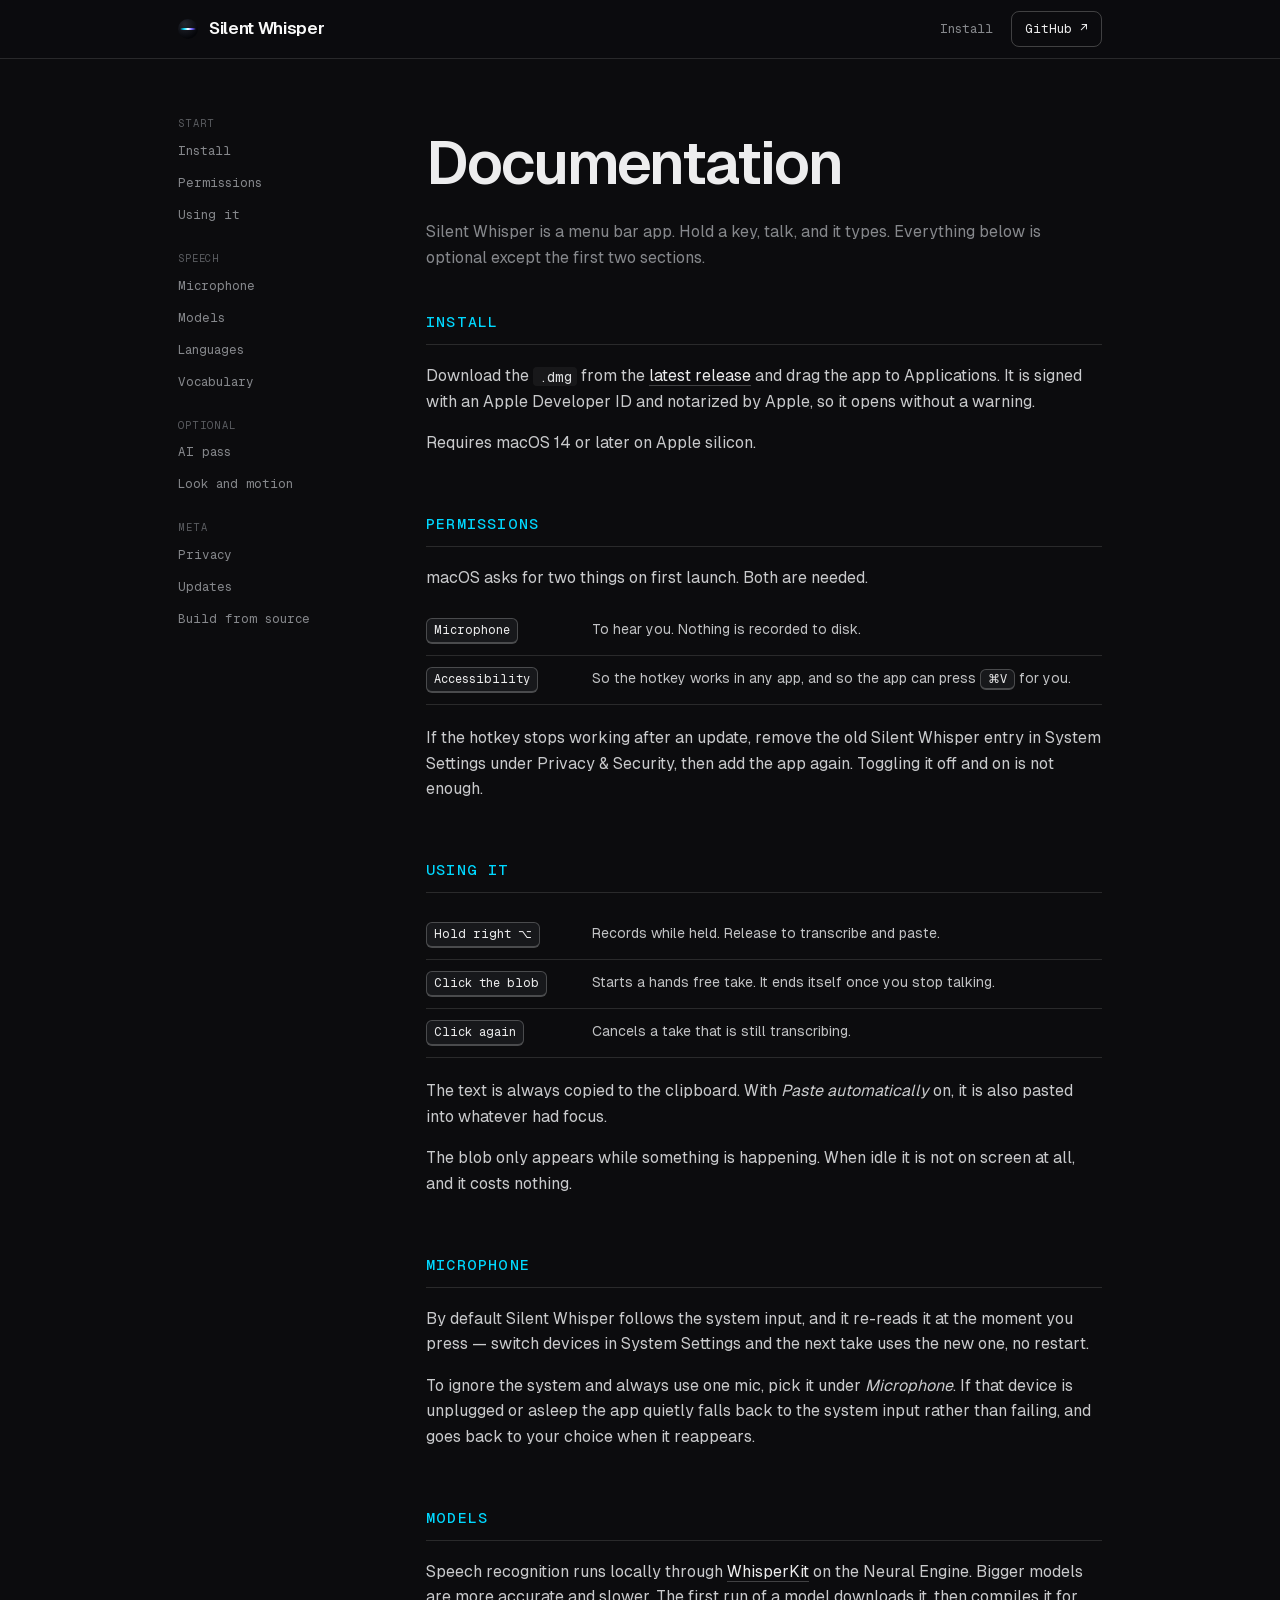
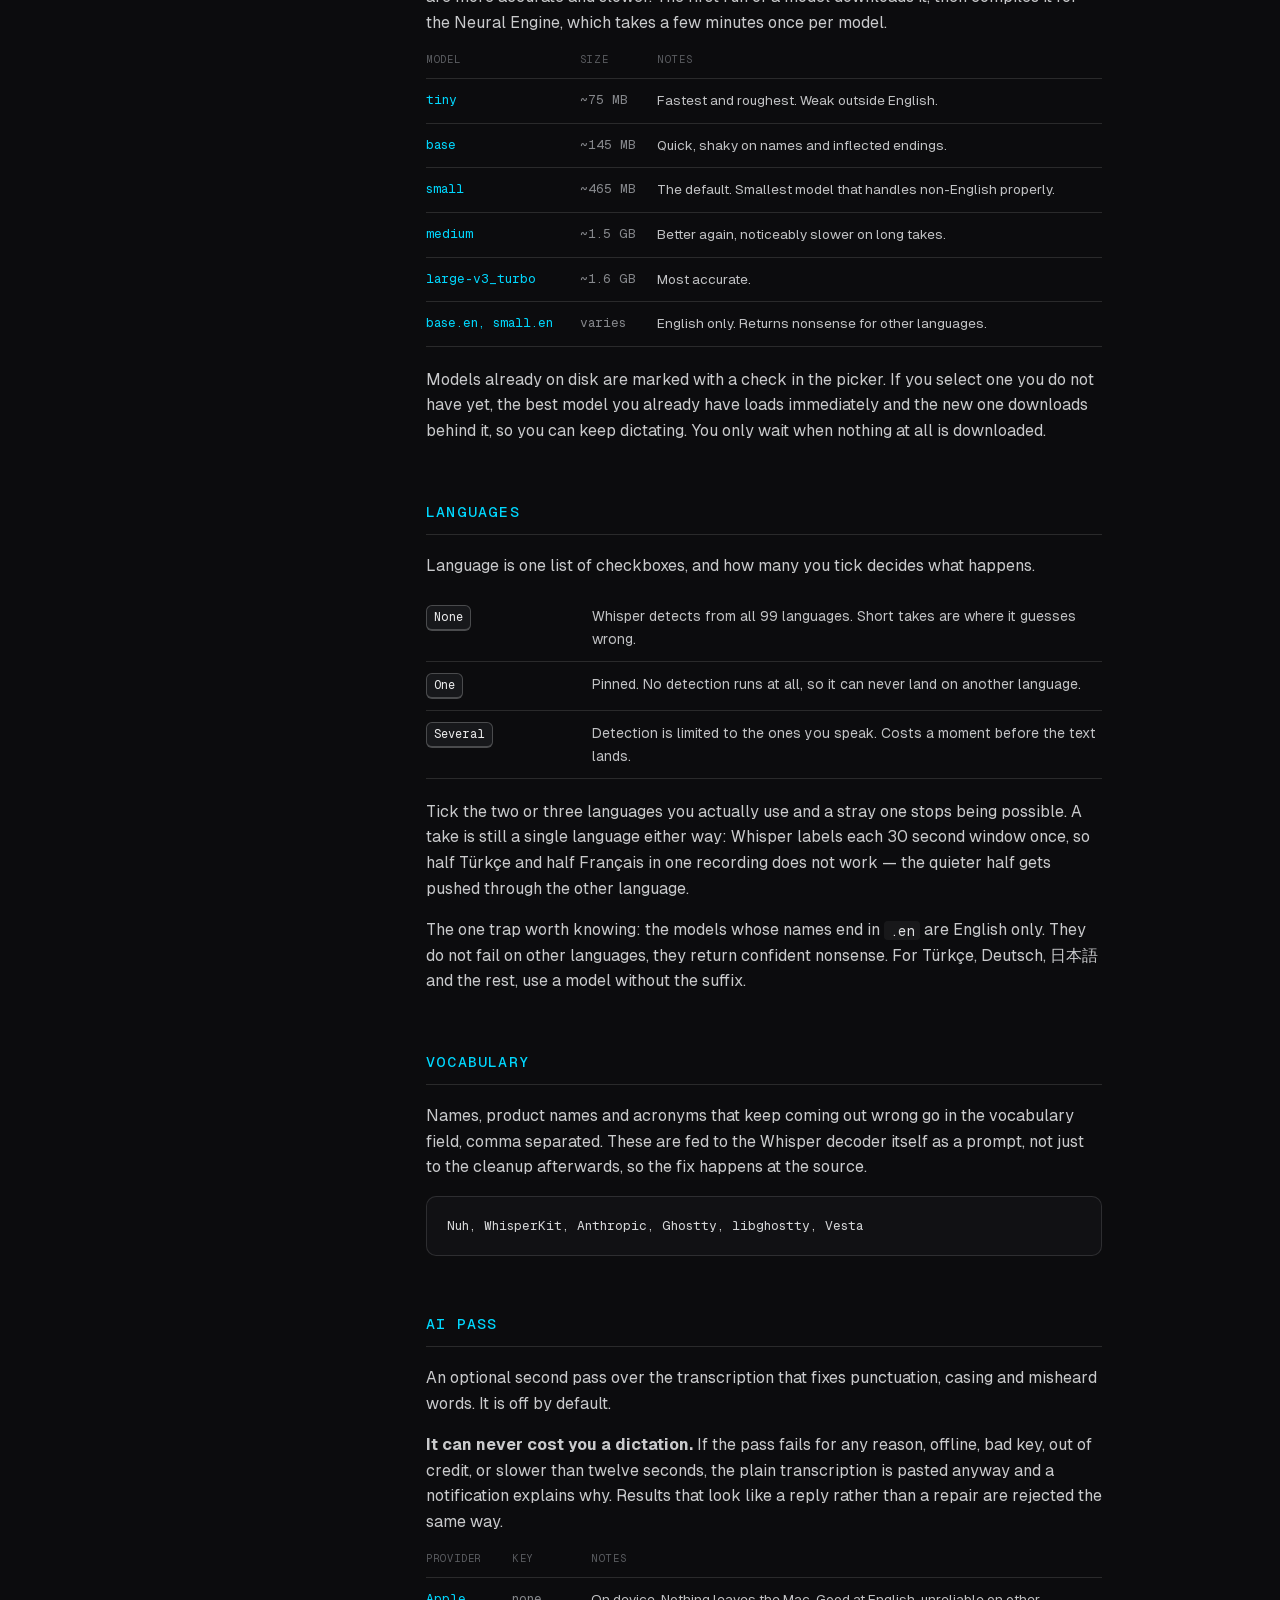
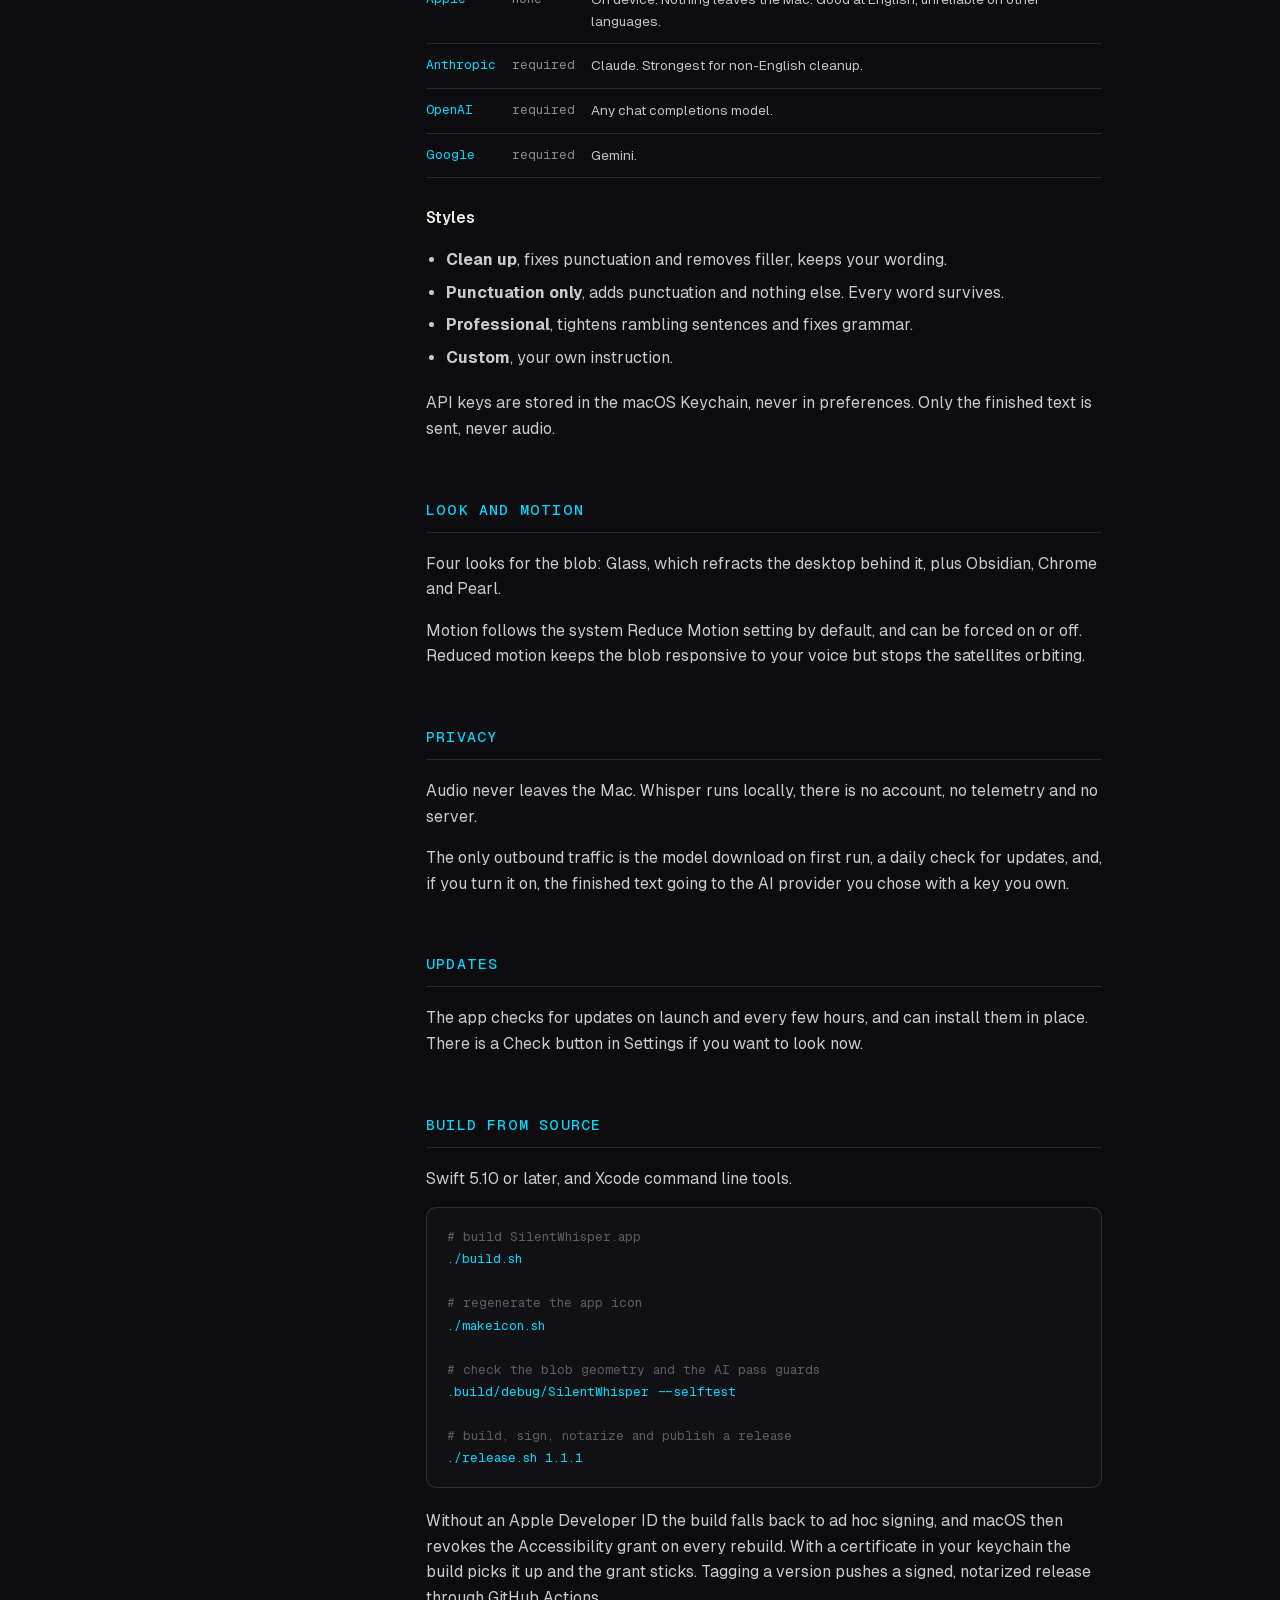
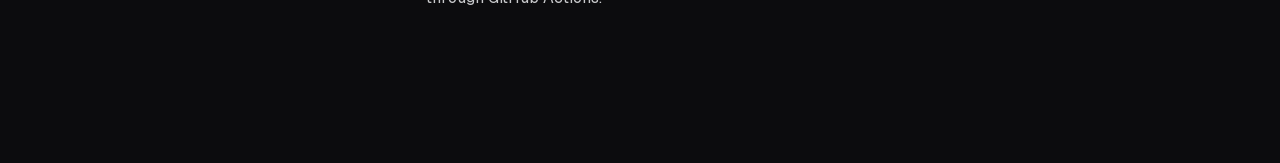
==== docs/docs.html @ 9cdea3cc "Release 1.1.1" ====
<!doctype html>
<html lang="en">
<head>
<meta charset="utf-8">
<meta name="viewport" content="width=device-width, initial-scale=1">
<title>Documentation · Silent Whisper</title>
<meta name="description" content="Install, permissions, models, languages and the optional AI pass.">
<meta name="theme-color" content="#0c0c0e">
<link rel="icon" href="data:image/svg+xml,%3Csvg xmlns='http://www.w3.org/2000/svg' viewBox='0 0 32 32'%3E%3Ccircle cx='16' cy='16' r='11' fill='%2312141a'/%3E%3Crect x='6' y='15' width='20' height='2' rx='1' fill='%2300d8ff'/%3E%3C/svg%3E">
<link rel="stylesheet" href="css/style.css">
</head>
<body>

<div class="nav">
  <div class="wrap">
    <a class="brand" href="index.html"><span class="dot"></span> Silent Whisper</a>
    <span class="spacer"></span>
    <a class="lnk" href="https://github.com/silentwhisperhq/SilentWhisper/releases/latest">Install</a>
    <a class="ghbtn" href="https://github.com/silentwhisperhq/SilentWhisper">GitHub ↗</a>
  </div>
</div>

<div class="wrap">
  <div class="docs">
    <aside class="toc">
      <span class="grp-t">Start</span>
      <a href="#install">Install</a>
      <a href="#permissions">Permissions</a>
      <a href="#use">Using it</a>
      <span class="grp-t">Speech</span>
      <a href="#microphone">Microphone</a>
      <a href="#models">Models</a>
      <a href="#languages">Languages</a>
      <a href="#vocabulary">Vocabulary</a>
      <span class="grp-t">Optional</span>
      <a href="#ai">AI pass</a>
      <a href="#look">Look and motion</a>
      <span class="grp-t">Meta</span>
      <a href="#privacy">Privacy</a>
      <a href="#updates">Updates</a>
      <a href="#build">Build from source</a>
    </aside>

    <main class="doc">
      <h1>Documentation</h1>
      <p class="sub">Silent Whisper is a menu bar app. Hold a key, talk, and it types.
        Everything below is optional except the first two sections.</p>

      <section id="install">
        <h2>Install</h2>
        <p>Download the <code>.dmg</code> from the
          <a href="https://github.com/silentwhisperhq/SilentWhisper/releases/latest">latest release</a> and drag the app to
          Applications. It is signed with an Apple Developer ID and notarized by Apple, so it opens without a warning.</p>
        <p>Requires macOS 14 or later on Apple silicon.</p>
      </section>

      <section id="permissions">
        <h2>Permissions</h2>
        <p>macOS asks for two things on first launch. Both are needed.</p>
        <div class="keys">
          <div class="row"><span class="ks"><kbd>Microphone</kbd></span><span class="kd">To hear you. Nothing is recorded to disk.</span></div>
          <div class="row"><span class="ks"><kbd>Accessibility</kbd></span><span class="kd">So the hotkey works in any app, and so the app can press <kbd>⌘V</kbd> for you.</span></div>
        </div>
        <p style="margin-top:20px">If the hotkey stops working after an update, remove the old Silent Whisper entry in
          System Settings under Privacy &amp; Security, then add the app again. Toggling it off and on is not enough.</p>
      </section>

      <section id="use">
        <h2>Using it</h2>
        <div class="keys">
          <div class="row"><span class="ks"><kbd>Hold right ⌥</kbd></span><span class="kd">Records while held. Release to transcribe and paste.</span></div>
          <div class="row"><span class="ks"><kbd>Click the blob</kbd></span><span class="kd">Starts a hands free take. It ends itself once you stop talking.</span></div>
          <div class="row"><span class="ks"><kbd>Click again</kbd></span><span class="kd">Cancels a take that is still transcribing.</span></div>
        </div>
        <p style="margin-top:20px">The text is always copied to the clipboard. With <em>Paste automatically</em> on, it is
          also pasted into whatever had focus.</p>
        <p>The blob only appears while something is happening. When idle it is not on screen at all, and it costs nothing.</p>
      </section>

      <section id="microphone">
        <h2>Microphone</h2>
        <p>By default Silent Whisper follows the system input, and it re-reads it at the moment you press — switch
          devices in System Settings and the next take uses the new one, no restart.</p>
        <p>To ignore the system and always use one mic, pick it under <em>Microphone</em>. If that device is
          unplugged or asleep the app quietly falls back to the system input rather than failing, and goes back to
          your choice when it reappears.</p>
      </section>

      <section id="models">
        <h2>Models</h2>
        <p>Speech recognition runs locally through
          <a href="https://github.com/argmaxinc/WhisperKit">WhisperKit</a> on the Neural Engine. Bigger models are more
          accurate and slower. The first run of a model downloads it, then compiles it for the Neural Engine, which takes
          a few minutes once per model.</p>
        <table class="tbl">
          <thead><tr><th>Model</th><th>Size</th><th class="desc">Notes</th></tr></thead>
          <tbody>
            <tr><td class="k">tiny</td><td class="def">~75 MB</td><td class="desc">Fastest and roughest. Weak outside English.</td></tr>
            <tr><td class="k">base</td><td class="def">~145 MB</td><td class="desc">Quick, shaky on names and inflected endings.</td></tr>
            <tr><td class="k">small</td><td class="def">~465 MB</td><td class="desc">The default. Smallest model that handles non-English properly.</td></tr>
            <tr><td class="k">medium</td><td class="def">~1.5 GB</td><td class="desc">Better again, noticeably slower on long takes.</td></tr>
            <tr><td class="k">large-v3_turbo</td><td class="def">~1.6 GB</td><td class="desc">Most accurate.</td></tr>
            <tr><td class="k">base.en, small.en</td><td class="def">varies</td><td class="desc">English only. Returns nonsense for other languages.</td></tr>
          </tbody>
        </table>
        <p style="margin-top:20px">Models already on disk are marked with a check in the picker. If you select one you do
          not have yet, the best model you already have loads immediately and the new one downloads behind it, so you can
          keep dictating. You only wait when nothing at all is downloaded.</p>
      </section>

      <section id="languages">
        <h2>Languages</h2>
        <p>Language is one list of checkboxes, and how many you tick decides what happens.</p>
        <div class="keys">
          <div class="row"><span class="ks"><kbd>None</kbd></span><span class="kd">Whisper detects from all 99 languages. Short takes are where it guesses wrong.</span></div>
          <div class="row"><span class="ks"><kbd>One</kbd></span><span class="kd">Pinned. No detection runs at all, so it can never land on another language.</span></div>
          <div class="row"><span class="ks"><kbd>Several</kbd></span><span class="kd">Detection is limited to the ones you speak. Costs a moment before the text lands.</span></div>
        </div>
        <p style="margin-top:20px">Tick the two or three languages you actually use and a stray one stops being possible.
          A take is still a single language either way: Whisper labels each 30 second window once, so half Türkçe and
          half Français in one recording does not work — the quieter half gets pushed through the other language.</p>
        <p>The one trap worth knowing: the models whose names end in <code>.en</code> are English only. They do not fail
          on other languages, they return confident nonsense. For Türkçe, Deutsch, 日本語 and the rest, use a model
          without the suffix.</p>
      </section>

      <section id="vocabulary">
        <h2>Vocabulary</h2>
        <p>Names, product names and acronyms that keep coming out wrong go in the vocabulary field, comma separated.
          These are fed to the Whisper decoder itself as a prompt, not just to the cleanup afterwards, so the fix happens
          at the source.</p>
        <pre>Nuh, WhisperKit, Anthropic, Ghostty, libghostty, Vesta</pre>
      </section>

      <section id="ai">
        <h2>AI pass</h2>
        <p>An optional second pass over the transcription that fixes punctuation, casing and misheard words. It is off by
          default.</p>
        <p><strong>It can never cost you a dictation.</strong> If the pass fails for any reason, offline, bad key, out of
          credit, or slower than twelve seconds, the plain transcription is pasted anyway and a notification explains
          why. Results that look like a reply rather than a repair are rejected the same way.</p>
        <table class="tbl">
          <thead><tr><th>Provider</th><th>Key</th><th class="desc">Notes</th></tr></thead>
          <tbody>
            <tr><td class="k">Apple</td><td class="def">none</td><td class="desc">On device. Nothing leaves the Mac. Good at English, unreliable on other languages.</td></tr>
            <tr><td class="k">Anthropic</td><td class="def">required</td><td class="desc">Claude. Strongest for non-English cleanup.</td></tr>
            <tr><td class="k">OpenAI</td><td class="def">required</td><td class="desc">Any chat completions model.</td></tr>
            <tr><td class="k">Google</td><td class="def">required</td><td class="desc">Gemini.</td></tr>
          </tbody>
        </table>
        <h3>Styles</h3>
        <ul>
          <li><strong>Clean up</strong>, fixes punctuation and removes filler, keeps your wording.</li>
          <li><strong>Punctuation only</strong>, adds punctuation and nothing else. Every word survives.</li>
          <li><strong>Professional</strong>, tightens rambling sentences and fixes grammar.</li>
          <li><strong>Custom</strong>, your own instruction.</li>
        </ul>
        <p style="margin-top:20px">API keys are stored in the macOS Keychain, never in preferences. Only the finished
          text is sent, never audio.</p>
      </section>

      <section id="look">
        <h2>Look and motion</h2>
        <p>Four looks for the blob: Glass, which refracts the desktop behind it, plus Obsidian, Chrome and Pearl.</p>
        <p>Motion follows the system Reduce Motion setting by default, and can be forced on or off. Reduced motion keeps
          the blob responsive to your voice but stops the satellites orbiting.</p>
      </section>

      <section id="privacy">
        <h2>Privacy</h2>
        <p>Audio never leaves the Mac. Whisper runs locally, there is no account, no telemetry and no server.</p>
        <p>The only outbound traffic is the model download on first run, a daily check for updates, and, if you turn it
          on, the finished text going to the AI provider you chose with a key you own.</p>
      </section>

      <section id="updates">
        <h2>Updates</h2>
        <p>The app checks for updates on launch and every few hours, and can install them in place. There is a Check
          button in Settings if you want to look now.</p>
      </section>

      <section id="build">
        <h2>Build from source</h2>
        <p>Swift 5.10 or later, and Xcode command line tools.</p>
        <pre><span class="c"># build SilentWhisper.app</span>
<span class="a">./build.sh</span>

<span class="c"># regenerate the app icon</span>
<span class="a">./makeicon.sh</span>

<span class="c"># check the blob geometry and the AI pass guards</span>
<span class="a">.build/debug/SilentWhisper --selftest</span>

<span class="c"># build, sign, notarize and publish a release</span>
<span class="a">./release.sh 1.1.1</span></pre>
        <p style="margin-top:20px">Without an Apple Developer ID the build falls back to ad hoc signing, and macOS then
          revokes the Accessibility grant on every rebuild. With a certificate in your keychain the build picks it up and
          the grant sticks. Tagging a version pushes a signed, notarized release through GitHub Actions.</p>
      </section>
    </main>
  </div>
</div>

<script>
// Highlight the section currently in view in the table of contents.
var links = [].slice.call(document.querySelectorAll(".toc a"));
var seen = new Map();
new IntersectionObserver(function (entries) {
  entries.forEach(function (e) { seen.set(e.target.id, e.isIntersecting); });
  var current = links.find(function (a) { return seen.get(a.getAttribute("href").slice(1)); });
  links.forEach(function (a) { a.classList.toggle("on", a === current); });
}, { rootMargin: "-84px 0px -70% 0px" }).observe
  && document.querySelectorAll(".doc section").forEach(function (s) {
    new IntersectionObserver(function (entries) {
      entries.forEach(function (e) { seen.set(e.target.id, e.isIntersecting); });
      var current = links.find(function (a) { return seen.get(a.getAttribute("href").slice(1)); });
      links.forEach(function (a) { a.classList.toggle("on", a === current); });
    }, { rootMargin: "-84px 0px -70% 0px" }).observe(s);
  });
</script>
</body>
</html>
---- docs/css/style.css ----
/* Silent Whisper. Plain, single-screen. Near-black, one mark, one line, two buttons.
   The mark is the app's own blob, rebuilt from the same geometry the Swift draws:
   a core plus six satellites, blurred and alpha-thresholded so they melt together. */

@font-face{ font-family:"Geist"; src:url("../fonts/Geist-Variable.woff2") format("woff2-variations");
  font-weight:100 900; font-display:swap; }
@font-face{ font-family:"Geist Mono"; src:url("../fonts/GeistMono-Variable.woff2") format("woff2-variations");
  font-weight:100 900; font-display:swap; }

:root{
  --bg:#0c0c0e;
  --fg:#ededee;
  --muted:#86888c;
  --faint:#5a5c60;
  --line:rgba(255,255,255,.12);
  --line-2:rgba(255,255,255,.22);
  --accent:#00d8ff;
  --accent-2:#6a5cff;
  --mono:"Geist Mono", ui-monospace, SFMono-Regular, Menlo, monospace;
  --sans:"Geist", -apple-system, BlinkMacSystemFont, system-ui, sans-serif;
}

*{ box-sizing:border-box; }
html{ -webkit-font-smoothing:antialiased; text-rendering:optimizeLegibility; }
body{
  margin:0; background:var(--bg); color:var(--fg);
  font-family:var(--sans); font-size:16px; line-height:1.6;
}
a{ color:inherit; text-decoration:none; }
a:hover{ color:var(--accent); }

/* ───────────────── Home (single screen) ───────────────── */
.home{ display:flex; flex-direction:column; min-height:100dvh; }
.hero{
  flex:1; display:flex; flex-direction:column; align-items:center; justify-content:center;
  text-align:center; gap:26px; padding:64px 24px;
}

/* Mono, uppercase, widely tracked: the same voice the app uses for its own state
   labels. Each letter carries the seam gradient and lights up under the cursor. */
.wordmark{
  font-family:var(--mono); font-weight:500;
  font-size:clamp(19px, 3.1vw, 34px); letter-spacing:.30em; text-indent:.30em;
  margin:0; line-height:1; white-space:nowrap; cursor:default;
  display:flex; justify-content:center;
}
.wordmark span{
  color:#f2f3f5;
  transition:color .2s ease, text-shadow .2s ease, transform .2s cubic-bezier(.2,.9,.3,1);
}
.wordmark span.sp{ width:.62em; }
.wordmark span:hover{
  color:var(--accent); text-shadow:0 0 22px rgba(0,216,255,.55); transform:translateY(-2px);
}
.lede{
  max-width:48ch; margin:0; color:var(--muted);
  font-size:clamp(14.5px,1.9vw,16.5px); line-height:1.62; letter-spacing:-.006em;
}
.lede a{ color:var(--fg); border-bottom:1px solid var(--line-2); }
.lede a:hover{ color:var(--accent); border-color:var(--accent); }
.kbd{
  font-family:var(--mono); font-size:.85em; color:var(--fg);
  background:#17181b; border:1px solid var(--line-2); border-bottom-width:2px;
  border-radius:6px; padding:1px 6px;
}

.actions{ display:flex; gap:12px; flex-wrap:wrap; justify-content:center; margin-top:6px; }
.btn{
  font-family:var(--mono); font-size:13.5px; letter-spacing:.01em;
  color:var(--fg); padding:11px 20px; border:1px solid var(--line-2); border-radius:9px;
  transition:border-color .18s ease, color .18s ease, background .18s ease;
}
.btn:hover{ border-color:var(--accent); color:var(--accent); background:rgba(0,216,255,.05); }

/* The state palette, shown rather than hidden behind a click. The active one lights up
   as the blob cycles; clicking a swatch jumps the blob straight to that state. */
.states{ display:flex; gap:10px; flex-wrap:wrap; justify-content:center; margin-top:2px; }
.swatch{
  display:flex; align-items:center; gap:8px; cursor:pointer;
  font-family:var(--mono); font-size:11.5px; letter-spacing:.04em;
  color:var(--faint); padding:7px 13px 7px 10px; border-radius:999px;
  border:1px solid transparent; background:none;
  transition:color .25s ease, border-color .25s ease, background .25s ease;
}
.swatch i{ width:26px; height:3px; border-radius:9px; display:block; opacity:.45; transition:opacity .25s ease, box-shadow .25s ease; }
.swatch:hover{ color:var(--muted); }
.swatch[aria-current="true"]{ color:var(--fg); border-color:var(--line); background:rgba(255,255,255,.035); }
.swatch[aria-current="true"] i{ opacity:1; box-shadow:0 0 14px currentColor; }
.swatch.rec   i{ background:linear-gradient(90deg,#00d8ff,#6a5cff); color:#00d8ff; }
.swatch.think i{ background:linear-gradient(90deg,#ffb03a,#ff4fa3); color:#ffb03a; }
.swatch.ai    i{ background:linear-gradient(90deg,#a06bff,#54e0ff); color:#a06bff; }
.swatch.done  i{ background:linear-gradient(90deg,#3ce87a,#9fffc4); color:#3ce87a; }

.foot{
  display:flex; justify-content:space-between; gap:16px; flex-wrap:wrap;
  padding:20px 28px; font-family:var(--mono); font-size:12px; color:var(--faint);
  border-top:1px solid var(--line);
}
.foot a:hover{ color:var(--accent); }

/* ───────────────── The mark (the app's blob, same algorithm) ───────────────── */
.mark{
  width:min(680px, 94vw); height:min(400px, 56vw); position:relative; cursor:pointer;
  display:grid; place-items:center; --amp:0;
  /* the halo already glows; a drop-shadow would double it */
}
/* the rig is authored at 220x120 like the app's panel, then scaled up as one piece */
.rig{ position:relative; width:220px; height:120px;
  transform:scale(clamp(1.5, 2.6vw + 0.9, 3.1)); }
.layer{ position:absolute; inset:0; }
.layer b{
  position:absolute; left:50%; top:50%; display:block; border-radius:50%;
  transition:width .5s cubic-bezier(.2,.9,.3,1), height .5s cubic-bezier(.2,.9,.3,1),
             margin .5s cubic-bezier(.2,.9,.3,1);
}

/* state language, lifted from PillState in the Swift */
[data-state=idle]  { --c1:#8a93a5; --c2:#5c6474; --lift:.26; --spd:1;   }
[data-state=rec]   { --c1:#00d8ff; --c2:#6a5cff; --lift:1;   --spd:1;   }
[data-state=think] { --c1:#ffb03a; --c2:#ff4fa3; --lift:.9;  --spd:.34; }
[data-state=ai]    { --c1:#a06bff; --c2:#54e0ff; --lift:.95; --spd:.34; }
[data-state=done]  { --c1:#3ce87a; --c2:#9fffc4; --lift:.75; --spd:1.6; }

.aura{
  filter:blur(15px); opacity:calc(var(--lift) * (.55 + .45 * var(--amp)));
  transform:scale(calc(1.14 + .14 * var(--amp)));
}
.aura b{ background:var(--c1); }
.aura b:nth-child(even){ background:var(--c2); }

/* the goo: blur + alpha threshold, so neighbours melt instead of overlapping */
.body{ filter:url(#goo); }
.body b{ background:radial-gradient(circle at 34% 26%, #23262f, #05060a 72%); }

.m{ width:20px; height:20px; margin:-10px 0 0 -10px; transform:scale(calc(.92 + .3 * var(--amp))); }
[data-state=rec]   .m, [data-state=rec]   .shine{ width:44px; height:44px; margin:-22px 0 0 -22px; }
[data-state=think] .m, [data-state=think] .shine{ width:36px; height:36px; margin:-18px 0 0 -18px; }
[data-state=ai]    .m, [data-state=ai]    .shine{ width:34px; height:34px; margin:-17px 0 0 -17px; }
[data-state=done]  .m, [data-state=done]  .shine{ width:30px; height:30px; margin:-15px 0 0 -15px; }

/* gloss and seam stay outside the goo so they keep crisp edges */
.shine{
  position:absolute; left:50%; top:50%; pointer-events:none;
  width:20px; height:20px; margin:-10px 0 0 -10px; border-radius:50%;
  transform:scale(calc(.92 + .3 * var(--amp)));
  transition:width .5s cubic-bezier(.2,.9,.3,1), height .5s cubic-bezier(.2,.9,.3,1),
             margin .5s cubic-bezier(.2,.9,.3,1);
}
.shine::before{
  content:""; position:absolute; left:6%; right:6%; top:50%; height:3px;
  transform:translateY(-50%) scaleX(calc(.55 + .5 * var(--amp)));
  border-radius:999px; filter:blur(2.2px);
  opacity:calc(var(--lift) * (.6 + .4 * var(--amp)));
  background:linear-gradient(90deg, transparent, var(--c1) 20%, #fff 50%, var(--c2) 80%, transparent);
  box-shadow:0 0 18px color-mix(in srgb, var(--c1) 80%, transparent);
}
.shine::after{
  content:""; position:absolute; inset:8% 18% 58%; border-radius:50%;
  background:linear-gradient(180deg, rgba(255,255,255,.19), transparent);
}

.s{ width:0; height:0; margin:0; }
[data-state=rec] .s, [data-state=think] .s, [data-state=ai] .s, [data-state=done] .s{ width:14px; height:14px; }
/* resting offsets and periods, one per satellite, matching the Swift table */
.s1{ margin:-22px 0 0 -40px; animation:swarm calc(2.4s * var(--spd)) ease-in-out infinite; }
.s2{ margin:8px 0 0 -33px;   animation:swarm calc(3.1s * var(--spd)) ease-in-out infinite .3s; }
.s3{ margin:-27px 0 0 9px;   animation:swarm calc(2.7s * var(--spd)) ease-in-out infinite .6s; }
.s4{ margin:10px 0 0 22px;   animation:swarm calc(3.6s * var(--spd)) ease-in-out infinite .9s; }
.s5{ margin:-9px 0 0 38px;   animation:swarm calc(2.9s * var(--spd)) ease-in-out infinite 1.2s; }
.s6{ margin:2px 0 0 -52px;   animation:swarm calc(3.3s * var(--spd)) ease-in-out infinite 1.5s; }
@keyframes swarm{
  0%,100%{ transform:scale(calc(.35 + .5 * var(--amp))) translate(0,0); }
  50%    { transform:scale(calc(.8 + .85 * var(--amp))) translate(-7px,5px); }
}

/* ───────────────── Docs ───────────────── */
.wrap{ max-width:980px; margin:0 auto; padding:0 28px; }

.nav{ border-bottom:1px solid var(--line); position:sticky; top:0; background:rgba(12,12,14,.86); backdrop-filter:saturate(140%) blur(8px); z-index:5; }
.nav .wrap{ display:flex; align-items:center; gap:18px; height:58px; }
.brand{ display:flex; align-items:center; gap:11px; font-size:17px; font-weight:600; letter-spacing:-.02em; color:#fafafa; }
.brand .dot{ width:20px; height:20px; border-radius:50%; position:relative; flex:none;
  background:radial-gradient(circle at 34% 26%, #23262f, #05060a 72%); }
.brand .dot::after{ content:""; position:absolute; left:8%; right:8%; top:50%; height:2px;
  transform:translateY(-50%); border-radius:9px; filter:blur(.5px);
  background:linear-gradient(90deg, transparent, var(--accent), #fff, var(--accent-2), transparent); }
.nav .spacer{ flex:1; }
.nav .lnk{ font-family:var(--mono); font-size:13px; color:var(--muted); }
.nav .lnk:hover{ color:var(--accent); }
.nav .ghbtn{ font-family:var(--mono); font-size:12.5px; color:var(--fg); border:1px solid var(--line-2); padding:7px 13px; border-radius:8px; }
.nav .ghbtn:hover{ border-color:var(--accent); color:var(--accent); }

.docs{ display:grid; grid-template-columns:200px 1fr; gap:48px; padding:56px 0 96px; align-items:start; }
.toc{ position:sticky; top:90px; font-family:var(--mono); font-size:12.5px; display:flex; flex-direction:column; gap:6px; }
.toc a{ color:var(--muted); padding:3px 0; }
.toc a:hover, .toc a.on{ color:var(--accent); }
.toc .grp-t{ color:var(--faint); text-transform:uppercase; letter-spacing:.08em; font-size:10.5px; margin-top:16px; }
.toc .grp-t:first-child{ margin-top:0; }

.doc{ min-width:0; }
.doc h1{ font-weight:600; letter-spacing:-.035em; font-size:clamp(40px,7vw,60px); margin:0 0 8px; }
.doc .sub{ color:var(--muted); max-width:62ch; margin:0 0 40px; }
.doc section{ margin-bottom:56px; scroll-margin-top:84px; }
.doc h2{ font-size:15px; font-family:var(--mono); font-weight:500; text-transform:uppercase; letter-spacing:.08em; color:var(--accent); border-bottom:1px solid var(--line); padding-bottom:10px; margin:0 0 18px; }
.doc h3{ font-size:15.5px; font-weight:600; margin:28px 0 8px; }
.doc p{ color:#c9cacc; max-width:68ch; }
.doc p a{ color:var(--fg); border-bottom:1px solid var(--line-2); }
.doc p a:hover{ color:var(--accent); border-color:var(--accent); }
.doc ul{ color:#c9cacc; max-width:68ch; padding-left:20px; }
.doc li{ margin:7px 0; }

.tbl{ width:100%; border-collapse:collapse; font-family:var(--mono); font-size:13px; }
.tbl th{ text-align:left; color:var(--faint); font-weight:400; text-transform:uppercase; letter-spacing:.06em; font-size:10.5px; padding:0 16px 10px 0; border-bottom:1px solid var(--line); }
.tbl td{ padding:11px 16px 11px 0; border-bottom:1px solid var(--line); vertical-align:top; }
.tbl td.k{ color:var(--accent); overflow-wrap:break-word; }
.tbl td.def{ color:var(--muted); white-space:nowrap; }
.tbl td.desc{ color:#c1c2c4; font-family:var(--sans); font-size:13.5px; }

code{ font-family:var(--mono); font-size:.88em; color:#dfe0e2; background:rgba(255,255,255,.05); padding:.12em .4em; border-radius:4px; }
pre{ font-family:var(--mono); font-size:13px; line-height:1.7; color:#d6d7d9; background:#111114; border:1px solid var(--line); border-radius:10px; padding:18px 20px; white-space:pre-wrap; overflow-wrap:break-word; }
pre .c{ color:var(--faint); }
pre .a{ color:var(--accent); }

kbd{ font-family:var(--mono); font-size:12px; color:var(--fg); background:#17181b; border:1px solid var(--line-2); border-bottom-width:2px; border-radius:6px; padding:2px 7px; }
.keys{ display:flex; flex-direction:column; gap:0; }
.keys .row{ display:flex; gap:16px; align-items:baseline; padding:11px 0; border-bottom:1px solid var(--line); }
.keys .ks{ min-width:150px; display:flex; gap:5px; flex-wrap:wrap; }
.keys .kd{ color:#c1c2c4; font-size:14px; }

@media (max-width:760px){
  .docs{ grid-template-columns:1fr; gap:0; }
  .toc{ display:none; }
}
@media (prefers-reduced-motion:reduce){
  *{ transition:none !important; }
  .s1,.s2,.s3,.s4,.s5,.s6{ animation:none; }
}
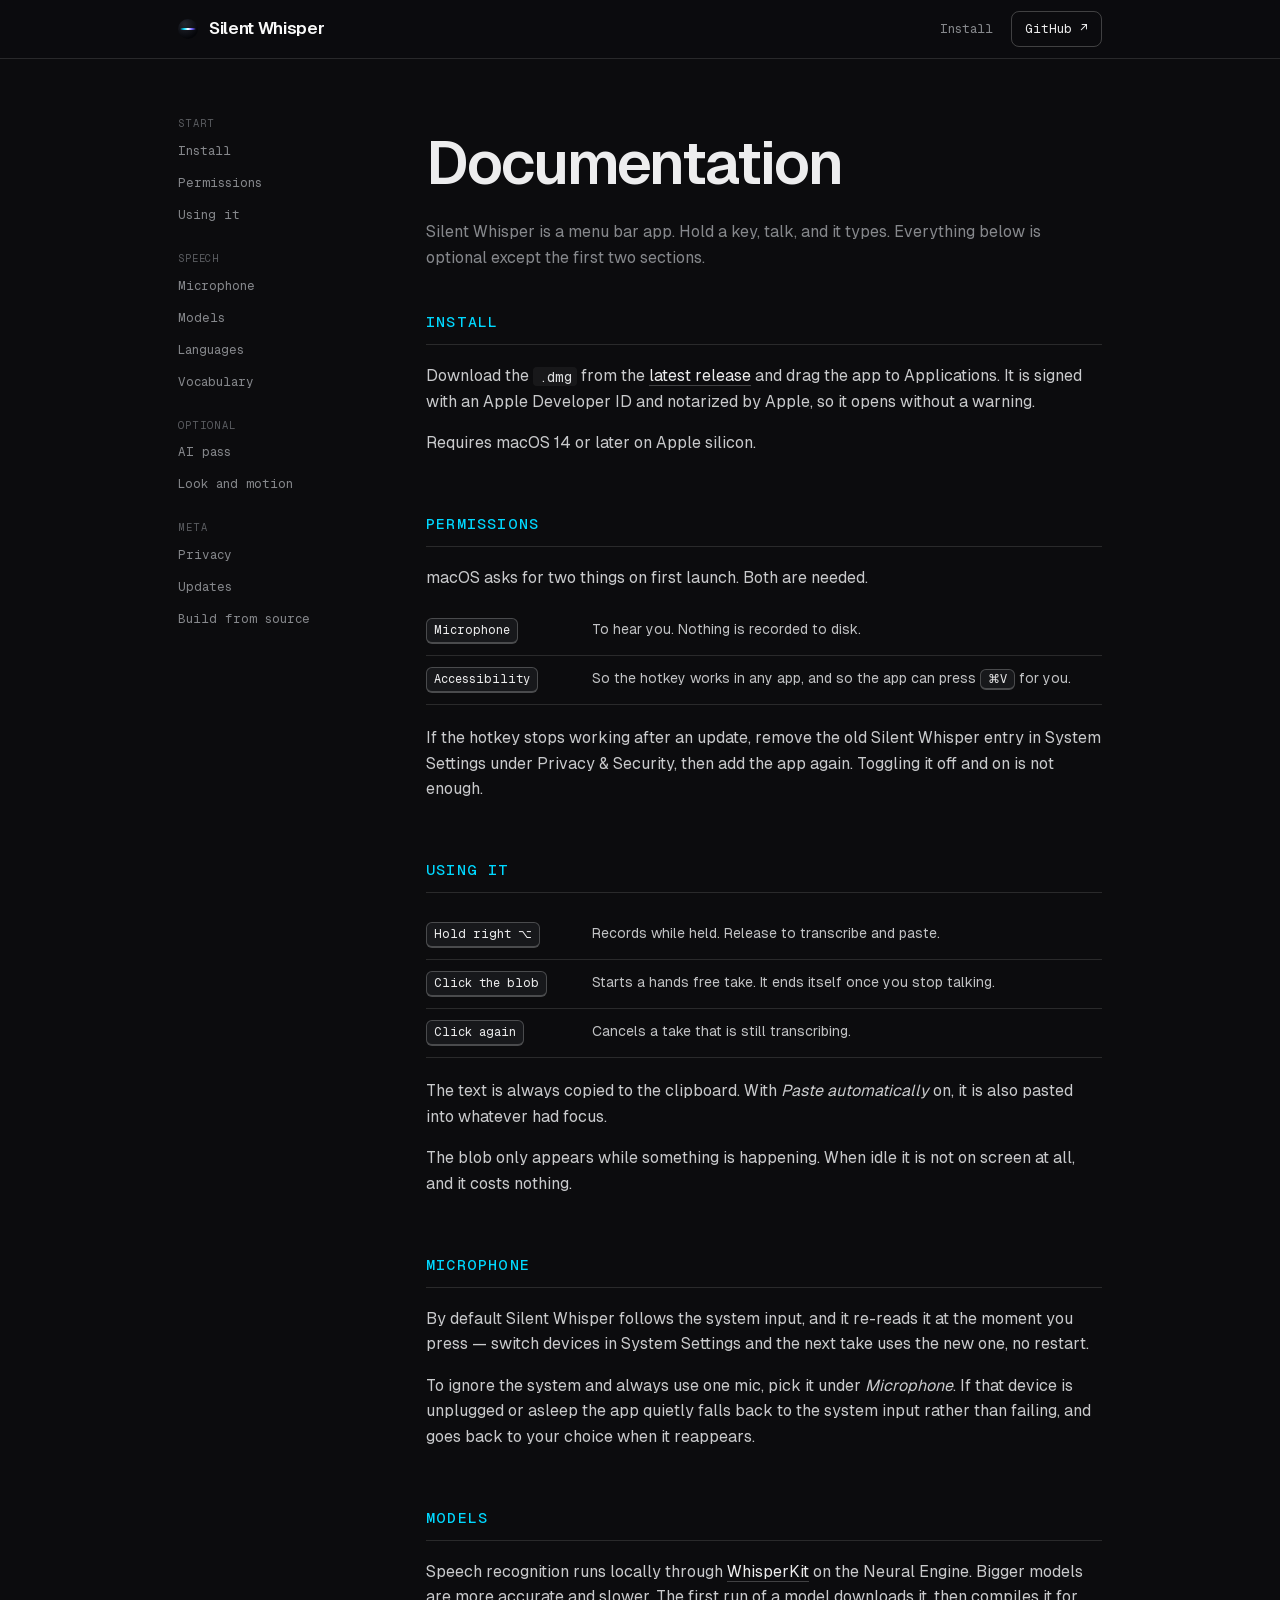
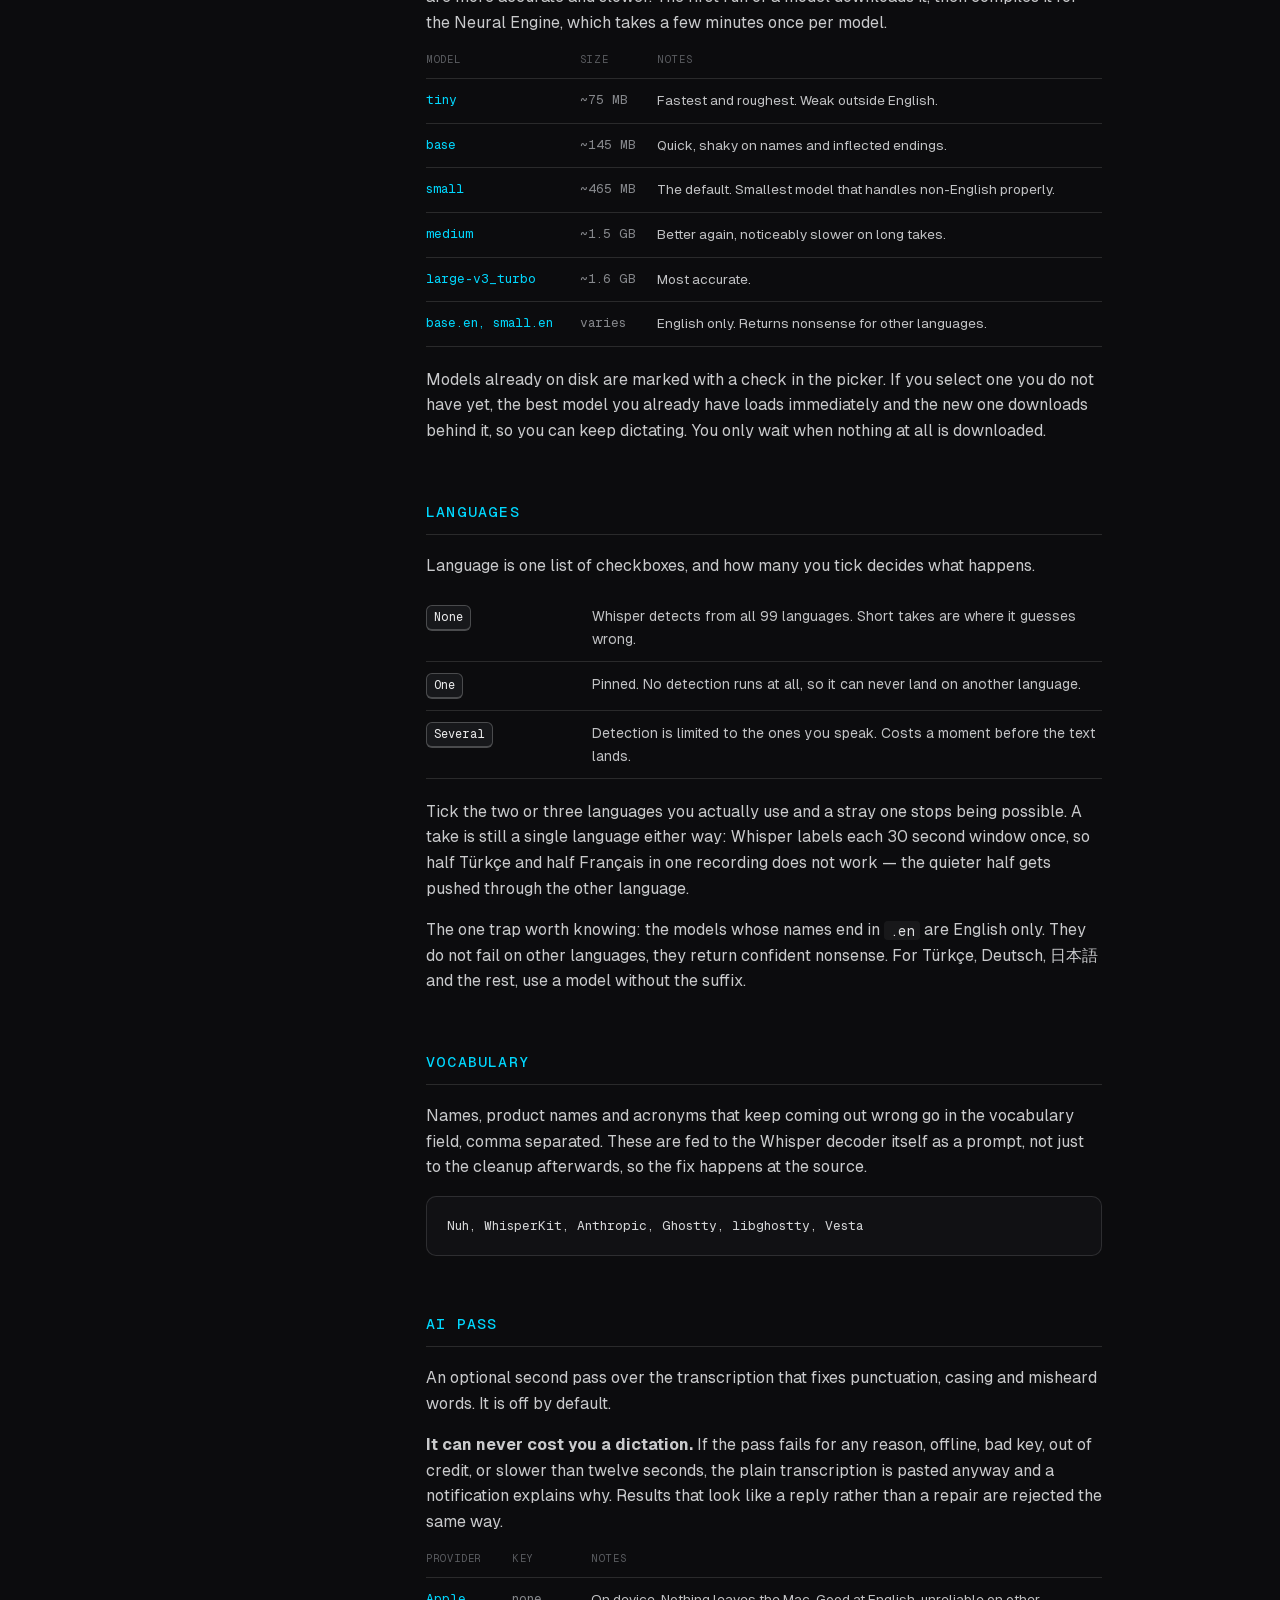
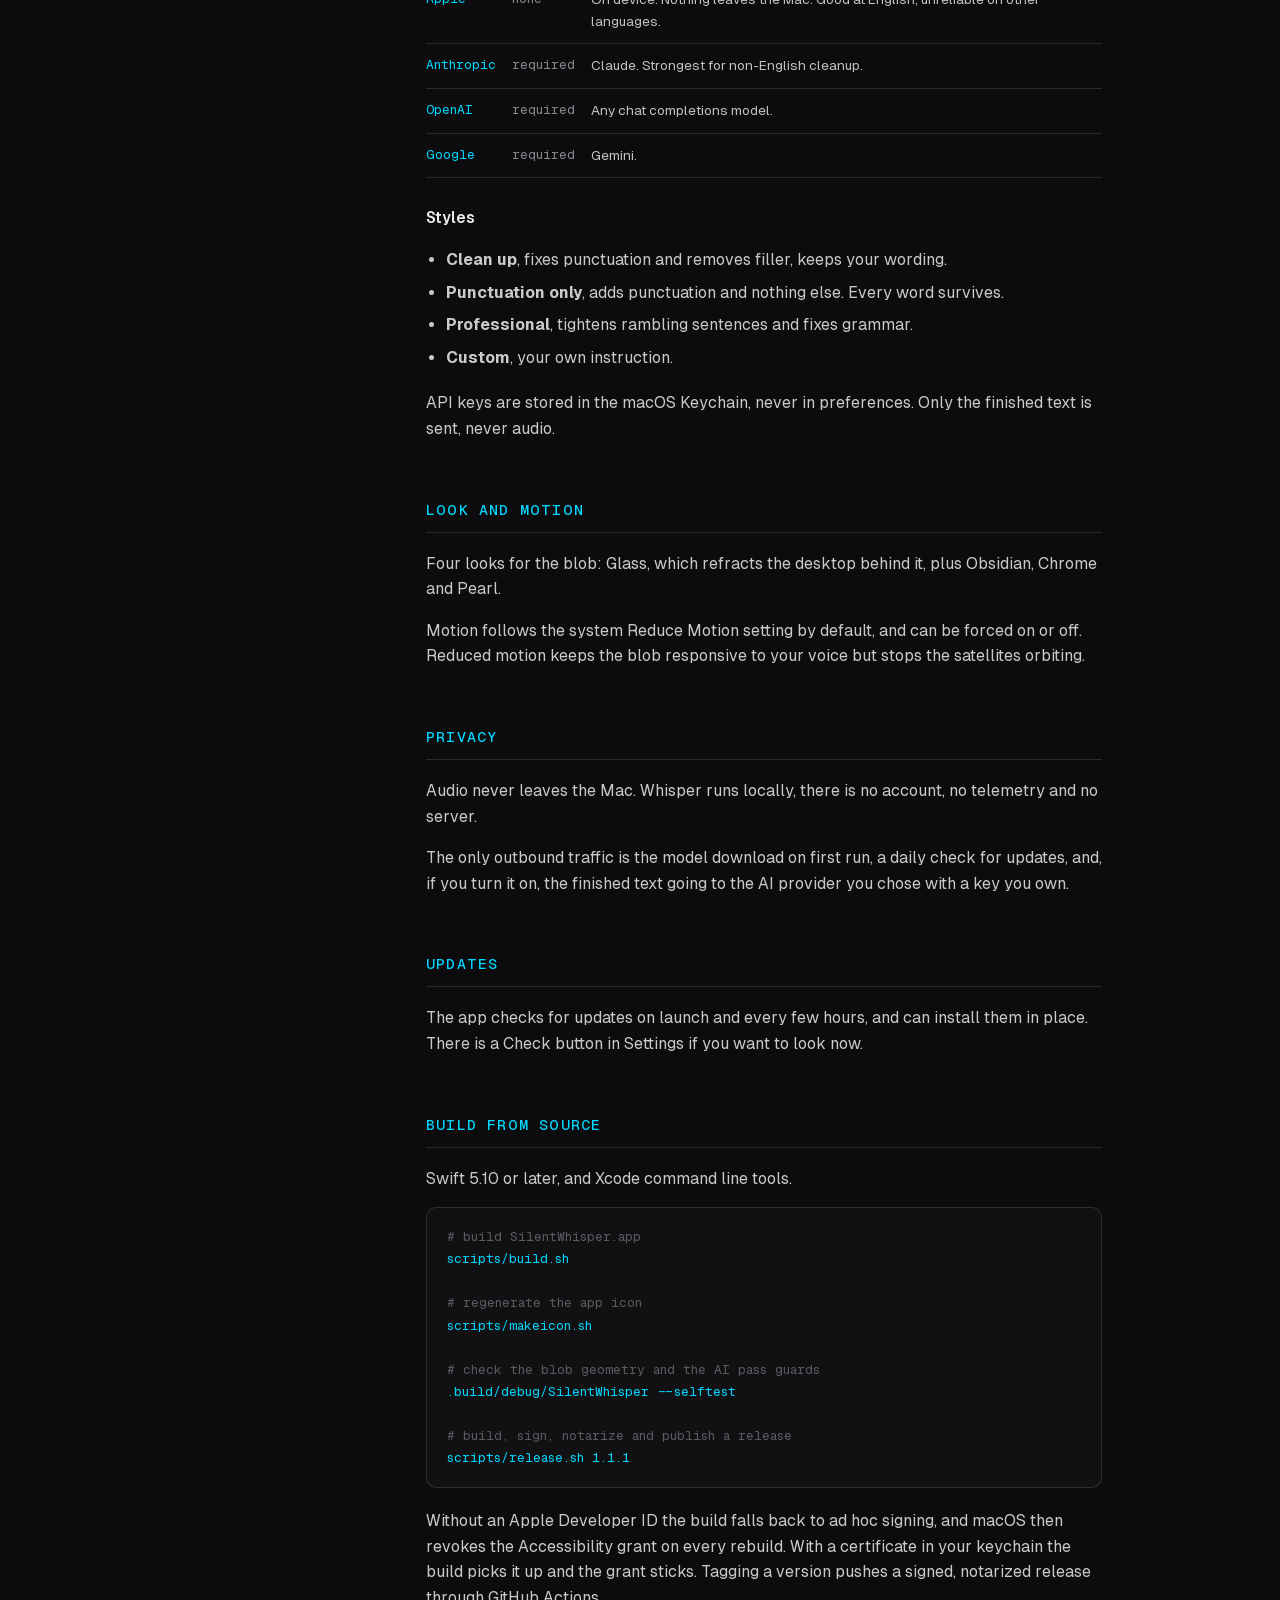
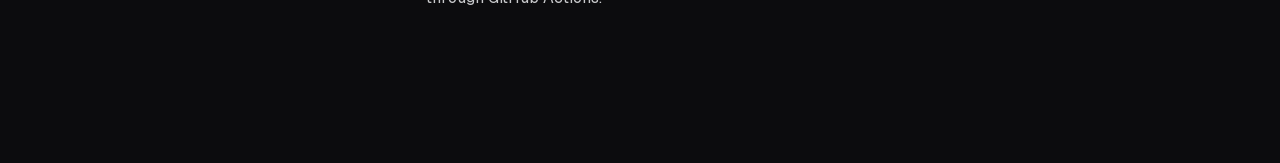
==== commit e3ce1672: "Move the build scripts into scripts/" ====
--- a/docs/docs.html
+++ b/docs/docs.html
@@ -183,16 +183,16 @@
         <h2>Build from source</h2>
         <p>Swift 5.10 or later, and Xcode command line tools.</p>
         <pre><span class="c"># build SilentWhisper.app</span>
-<span class="a">./build.sh</span>
+<span class="a">scripts/build.sh</span>
 
 <span class="c"># regenerate the app icon</span>
-<span class="a">./makeicon.sh</span>
+<span class="a">scripts/makeicon.sh</span>
 
 <span class="c"># check the blob geometry and the AI pass guards</span>
 <span class="a">.build/debug/SilentWhisper --selftest</span>
 
 <span class="c"># build, sign, notarize and publish a release</span>
-<span class="a">./release.sh 1.1.1</span></pre>
+<span class="a">scripts/release.sh 1.1.1</span></pre>
         <p style="margin-top:20px">Without an Apple Developer ID the build falls back to ad hoc signing, and macOS then
           revokes the Accessibility grant on every rebuild. With a certificate in your keychain the build picks it up and
           the grant sticks. Tagging a version pushes a signed, notarized release through GitHub Actions.</p>
